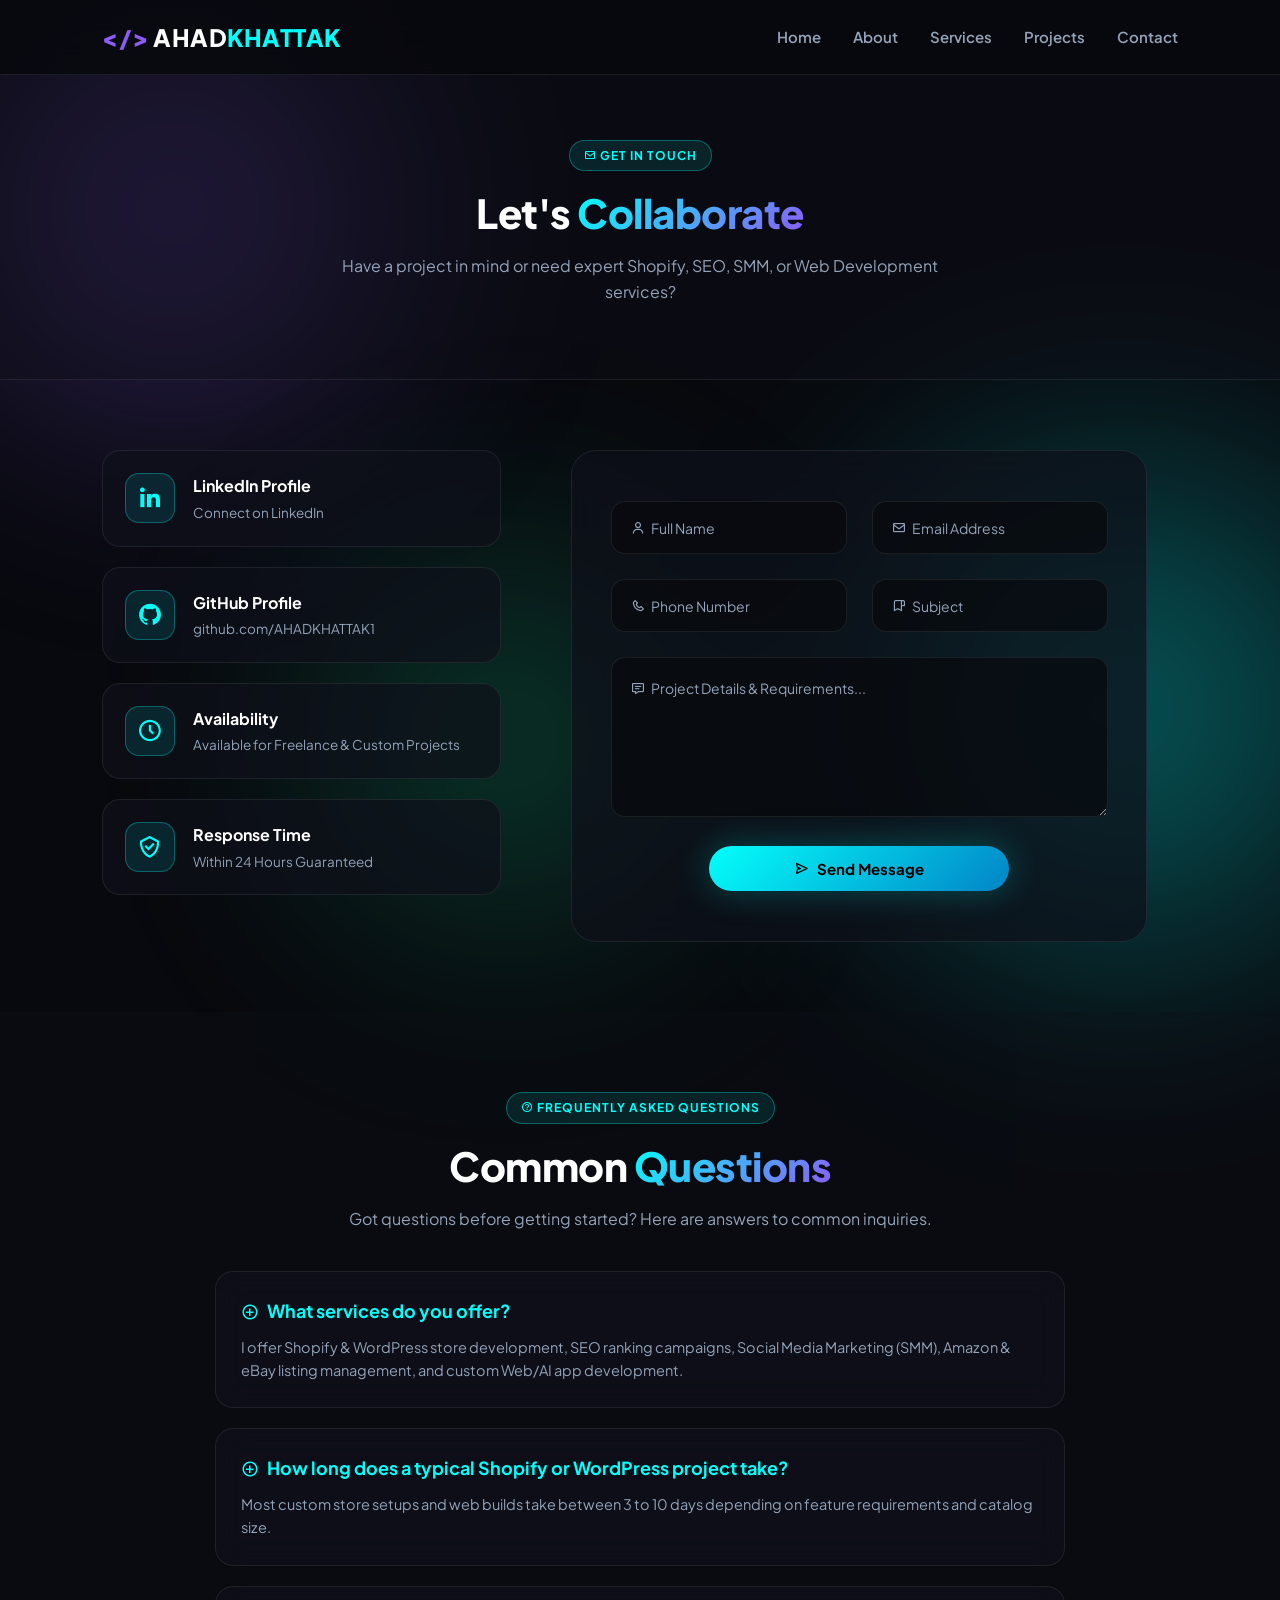
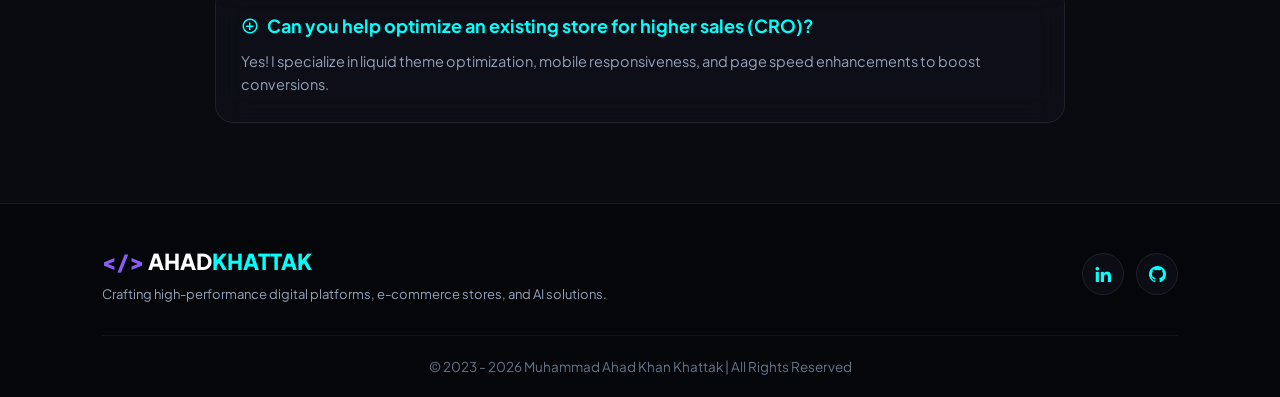
==== contact.html @ 9e3c4fd0 "Convert portfolio into multi-page web app with Home, About, Services, Projects, and Contact pages" ====
<!DOCTYPE html>
<html lang="en">
<head>
    <meta charset="UTF-8">
    <meta name="viewport" content="width=device-width, initial-scale=1.0">
    <meta name="description" content="Contact Muhammad Ahad Khan Khattak for Shopify, WordPress, SEO, SMM & AI Development Consultations">
    <title>Contact Me | MUHAMMAD AHAD KHAN KHATTAK</title>
    <!-- Google Fonts -->
    <link rel="preconnect" href="https://fonts.googleapis.com">
    <link rel="preconnect" href="https://fonts.gstatic.com" crossorigin>
    <link href="https://fonts.googleapis.com/css2?family=Outfit:wght@300;400;500;600;700;800;900&family=Plus+Jakarta+Sans:wght@400;500;600;700;800&display=swap" rel="stylesheet">
    <!-- Boxicons CDN -->
    <link href='https://unpkg.com/boxicons@2.1.4/css/boxicons.min.css' rel='stylesheet'>
    <link rel="stylesheet" href="style.css">
</head>
<body>
    <!-- Background Ambient Glow Orbs -->
    <div class="ambient-orb orb-1"></div>
    <div class="ambient-orb orb-2"></div>
    <div class="ambient-orb orb-3"></div>

    <!-- Header / Navbar -->
    <header class="header">
        <a href="index.html" class="logo">
            <span class="logo-accent">&lt;/&gt;</span> AHAD<span class="logo-highlight">KHATTAK</span>
        </a>
        <i class="bx bx-menu" id="menu-icon"></i>
        <nav class="navbar">
            <a href="index.html">Home</a>
            <a href="about.html">About</a>
            <a href="services.html">Services</a>
            <a href="projects.html">Projects</a>
            <a href="contact.html" class="active">Contact</a>
        </nav>
    </header>

    <!-- Page Header Banner -->
    <section class="page-banner">
        <span class="section-tag center"><i class='bx bx-envelope'></i> GET IN TOUCH</span>
        <h1 class="heading">Let's <span>Collaborate</span></h1>
        <p class="section-subtitle">Have a project in mind or need expert Shopify, SEO, SMM, or Web Development services?</p>
    </section>

    <!-- Contact Section -->
    <section class="contact-page">
        <div class="contact-grid-container">
            <!-- Left Info Cards -->
            <div class="contact-info-wrapper">
                <div class="info-card">
                    <div class="info-icon"><i class='bx bxl-linkedin'></i></div>
                    <div>
                        <h4>LinkedIn Profile</h4>
                        <p><a href="https://www.linkedin.com/in/muhammad-ahad-khan-khattak-358361247" target="_blank">Connect on LinkedIn</a></p>
                    </div>
                </div>

                <div class="info-card">
                    <div class="info-icon"><i class='bx bxl-github'></i></div>
                    <div>
                        <h4>GitHub Profile</h4>
                        <p><a href="https://github.com/AHADKHATTAK1" target="_blank">github.com/AHADKHATTAK1</a></p>
                    </div>
                </div>

                <div class="info-card">
                    <div class="info-icon"><i class='bx bx-time-five'></i></div>
                    <div>
                        <h4>Availability</h4>
                        <p>Available for Freelance & Custom Projects</p>
                    </div>
                </div>

                <div class="info-card">
                    <div class="info-icon"><i class='bx bx-check-shield'></i></div>
                    <div>
                        <h4>Response Time</h4>
                        <p>Within 24 Hours Guaranteed</p>
                    </div>
                </div>
            </div>

            <!-- Right Contact Form -->
            <div class="contact-glass-wrapper">
                <form action="https://api.web3forms.com/submit" method="POST" class="contact-form">
                    <div class="input-grid">
                        <div class="input-group">
                            <input type="text" name="name" id="name" required placeholder=" ">
                            <label for="name"><i class='bx bx-user'></i> Full Name</label>
                        </div>
                        <div class="input-group">
                            <input type="email" name="email" id="email" required placeholder=" ">
                            <label for="email"><i class='bx bx-envelope'></i> Email Address</label>
                        </div>
                    </div>
                    
                    <input type="hidden" name="access_key" value="ec3177b1-3a6c-4d7e-9b32-5d4ea37aeab4">

                    <div class="input-grid">
                        <div class="input-group">
                            <input type="tel" name="phone" id="phone" required placeholder=" ">
                            <label for="phone"><i class='bx bx-phone'></i> Phone Number</label>
                        </div>
                        <div class="input-group">
                            <input type="text" name="subject" id="subject" required placeholder=" ">
                            <label for="subject"><i class='bx bx-bookmark-alt'></i> Subject</label>
                        </div>
                    </div>

                    <div class="input-group textarea-group">
                        <textarea name="message" id="message" required placeholder=" "></textarea>
                        <label for="message"><i class='bx bx-message-detail'></i> Project Details & Requirements...</label>
                    </div>

                    <button type="submit" class="btn btn-glow submit-btn"><i class='bx bx-send'></i> Send Message</button>
                </form>
            </div>
        </div>
    </section>

    <!-- FAQ Accordion Section -->
    <section class="faq-section">
        <span class="section-tag center"><i class='bx bx-help-circle'></i> FREQUENTLY ASKED QUESTIONS</span>
        <h2 class="heading">Common <span>Questions</span></h2>
        <p class="section-subtitle">Got questions before getting started? Here are answers to common inquiries.</p>

        <div class="faq-container">
            <div class="faq-card">
                <h3><i class='bx bx-plus-circle'></i> What services do you offer?</h3>
                <p>I offer Shopify & WordPress store development, SEO ranking campaigns, Social Media Marketing (SMM), Amazon & eBay listing management, and custom Web/AI app development.</p>
            </div>
            <div class="faq-card">
                <h3><i class='bx bx-plus-circle'></i> How long does a typical Shopify or WordPress project take?</h3>
                <p>Most custom store setups and web builds take between 3 to 10 days depending on feature requirements and catalog size.</p>
            </div>
            <div class="faq-card">
                <h3><i class='bx bx-plus-circle'></i> Can you help optimize an existing store for higher sales (CRO)?</h3>
                <p>Yes! I specialize in liquid theme optimization, mobile responsiveness, and page speed enhancements to boost conversions.</p>
            </div>
        </div>
    </section>

    <!-- Footer -->
    <footer class="footer">
        <div class="footer-content">
            <div class="footer-brand">
                <span class="logo-accent">&lt;/&gt;</span> AHAD<span class="logo-highlight">KHATTAK</span>
                <p>Crafting high-performance digital platforms, e-commerce stores, and AI solutions.</p>
            </div>
            <div class="social-footer">
                <a href="https://www.linkedin.com/in/muhammad-ahad-khan-khattak-358361247" target="_blank" title="LinkedIn"><i class='bx bxl-linkedin'></i></a>
                <a href="https://github.com/AHADKHATTAK1" target="_blank" title="GitHub"><i class='bx bxl-github'></i></a>
            </div>
        </div>
        <div class="footer-bottom">
            <p>&copy; 2023 - 2026 Muhammad Ahad Khan Khattak | All Rights Reserved</p>
        </div>
    </footer>

    <script src="script.js"></script>
</body>
</html>
---- style.css ----
/* =========================================================
   ULTRA-ATTRACTIVE 3D GLASSMORPHISM PORTFOLIO SYSTEM
   MUHAMMAD AHAD KHAN KHATTAK (2023 - 2026)
   ========================================================= */

/* Reset & Fonts */
* {
    margin: 0;
    padding: 0;
    box-sizing: border-box;
    text-decoration: none;
    border: none;
    outline: none;
    scroll-behavior: smooth;
    font-family: 'Plus Jakarta Sans', 'Outfit', sans-serif;
}

/* Root Design Variables */
:root {
    --bg-dark: #08090e;
    --bg-card: rgba(15, 17, 26, 0.7);
    --bg-card-hover: rgba(22, 25, 40, 0.85);
    --cyan-glow: #04fffb;
    --purple-glow: #8b5cf6;
    --emerald-glow: #10b981;
    --text-white: #ffffff;
    --text-slate: #94a3b8;
    --text-dim: #64748b;
    --border-glass: rgba(255, 255, 255, 0.08);
    --border-cyan: rgba(4, 255, 251, 0.3);
    --glow-shadow: 0 0 35px rgba(4, 255, 251, 0.25);
    --purple-shadow: 0 0 35px rgba(139, 92, 246, 0.25);
}

/* Base Document */
html {
    font-size: 62.5%;
    overflow-x: hidden;
}

body {
    background-color: var(--bg-dark);
    color: var(--text-white);
    line-height: 1.6;
    position: relative;
    overflow-x: hidden;
}

/* Background Ambient Glow Orbs */
.ambient-orb {
    position: fixed;
    border-radius: 50%;
    filter: blur(120px);
    z-index: -1;
    pointer-events: none;
    opacity: 0.45;
}

.orb-1 {
    top: -10%;
    left: -10%;
    width: 600px;
    height: 600px;
    background: radial-gradient(circle, var(--purple-glow), transparent 70%);
}

.orb-2 {
    top: 40%;
    right: -15%;
    width: 700px;
    height: 700px;
    background: radial-gradient(circle, var(--cyan-glow), transparent 70%);
}

.orb-3 {
    bottom: -10%;
    left: 20%;
    width: 500px;
    height: 500px;
    background: radial-gradient(circle, var(--emerald-glow), transparent 70%);
}

/* Typography & Headings */
.heading {
    font-size: 4rem;
    font-weight: 800;
    text-align: center;
    color: var(--text-white);
    letter-spacing: -0.5px;
}

.heading.text-left {
    text-align: left;
}

.heading span {
    background: linear-gradient(135deg, var(--cyan-glow), var(--purple-glow));
    -webkit-background-clip: text;
    -webkit-text-fill-color: transparent;
}

.section-subtitle {
    font-size: 1.6rem;
    color: var(--text-slate);
    text-align: center;
    max-width: 620px;
    margin: 0.8rem auto 3.5rem auto;
}

.section-tag {
    display: inline-flex;
    align-items: center;
    gap: 0.6rem;
    padding: 0.5rem 1.4rem;
    background: rgba(4, 255, 251, 0.1);
    border: 1px solid var(--border-cyan);
    border-radius: 2rem;
    font-size: 1.2rem;
    color: var(--cyan-glow);
    font-weight: 700;
    letter-spacing: 1px;
    margin-bottom: 1rem;
}

.section-tag.center {
    display: table;
    margin: 0 auto 1rem auto;
}

/* Gradient Text Effect */
.gradient-text {
    background: linear-gradient(135deg, var(--cyan-glow) 0%, var(--purple-glow) 50%, #ec4899 100%);
    -webkit-background-clip: text;
    -webkit-text-fill-color: transparent;
}

/* Button System */
.btn {
    display: inline-flex;
    align-items: center;
    justify-content: center;
    gap: 0.8rem;
    padding: 1.3rem 3rem;
    font-size: 1.5rem;
    font-weight: 700;
    border-radius: 3rem;
    transition: all 0.35s cubic-bezier(0.4, 0, 0.2, 1);
    cursor: pointer;
}

.btn-glow {
    background: linear-gradient(135deg, var(--cyan-glow), #0284c7);
    color: #000;
    box-shadow: var(--glow-shadow);
}

.btn-glow:hover {
    transform: translateY(-4px) scale(1.03);
    box-shadow: 0 0 45px var(--cyan-glow);
    background: linear-gradient(135deg, #38bdf8, var(--cyan-glow));
}

.btn-glass {
    background: rgba(255, 255, 255, 0.05);
    color: var(--text-white);
    border: 1px solid var(--border-cyan);
    backdrop-filter: blur(10px);
}

.btn-glass:hover {
    background: rgba(4, 255, 251, 0.12);
    transform: translateY(-4px);
    box-shadow: var(--glow-shadow);
}

/* Header & Navbar */
.header {
    position: fixed;
    top: 0;
    left: 0;
    width: 100%;
    padding: 1.8rem 8%;
    background: rgba(8, 9, 14, 0.85);
    backdrop-filter: blur(20px);
    display: flex;
    justify-content: space-between;
    align-items: center;
    z-index: 1000;
    border-bottom: 1px solid var(--border-glass);
}

.logo {
    font-size: 2.4rem;
    font-weight: 800;
    color: var(--text-white);
    letter-spacing: 0.5px;
}

.logo-accent {
    color: var(--purple-glow);
}

.logo-highlight {
    color: var(--cyan-glow);
}

.navbar a {
    font-size: 1.5rem;
    color: var(--text-slate);
    margin-left: 3rem;
    font-weight: 600;
    transition: 0.3s ease;
    position: relative;
}

.navbar a:hover,
.navbar a.active {
    color: var(--cyan-glow);
}

.navbar a.active::after {
    content: '';
    position: absolute;
    bottom: -6px;
    left: 0;
    width: 100%;
    height: 2px;
    background: var(--cyan-glow);
    box-shadow: 0 0 10px var(--cyan-glow);
}

#menu-icon {
    font-size: 3.2rem;
    color: var(--cyan-glow);
    display: none;
    cursor: pointer;
}

/* Home / Hero Section */
.home {
    min-height: 100vh;
    display: flex;
    justify-content: space-between;
    align-items: center;
    padding: 13rem 8% 6rem 8%;
    gap: 4rem;
}

.home-content {
    max-width: 660px;
}

.status-pill {
    display: inline-flex;
    align-items: center;
    gap: 0.8rem;
    padding: 0.6rem 1.6rem;
    background: rgba(16, 185, 129, 0.1);
    border: 1px solid rgba(16, 185, 129, 0.3);
    border-radius: 2rem;
    font-size: 1.3rem;
    color: #34d399;
    font-weight: 600;
    margin-bottom: 2rem;
}

.status-dot {
    width: 8px;
    height: 8px;
    border-radius: 50%;
    background: #10b981;
    box-shadow: 0 0 10px #10b981;
    animation: pulseDot 2s infinite;
}

@keyframes pulseDot {
    0%, 100% { opacity: 1; transform: scale(1); }
    50% { opacity: 0.4; transform: scale(1.3); }
}

.hero-title {
    font-size: 4.8rem;
    font-weight: 900;
    line-height: 1.15;
    margin-bottom: 1.2rem;
}

.home-content h3 {
    font-size: 2.4rem;
    font-weight: 600;
    color: var(--text-slate);
    margin-bottom: 1.8rem;
}

.typing-text {
    color: var(--cyan-glow);
    border-right: 2px solid var(--cyan-glow);
    padding-right: 4px;
}

.hero-description {
    font-size: 1.6rem;
    color: var(--text-slate);
    margin-bottom: 3rem;
    line-height: 1.7;
}

.hero-btns {
    display: flex;
    gap: 1.6rem;
    margin-bottom: 3rem;
    flex-wrap: wrap;
}

.social-icons {
    display: flex;
    gap: 1.4rem;
}

.social-icons a {
    display: inline-flex;
    justify-content: center;
    align-items: center;
    width: 4.6rem;
    height: 4.6rem;
    background: var(--bg-card);
    border: 1px solid var(--border-glass);
    font-size: 2.2rem;
    border-radius: 50%;
    color: var(--text-white);
    transition: 0.3s cubic-bezier(0.4, 0, 0.2, 1);
}

.social-icons a:hover {
    color: #000;
    background: var(--cyan-glow);
    box-shadow: var(--glow-shadow);
    transform: translateY(-4px) scale(1.1);
}

/* Avatar Container with Glowing Rings */
.home-img {
    display: flex;
    justify-content: center;
    align-items: center;
}

.avatar-container {
    position: relative;
    width: 330px;
    height: 330px;
    display: flex;
    justify-content: center;
    align-items: center;
}

.avatar-ring-outer {
    position: absolute;
    width: 100%;
    height: 100%;
    border-radius: 50%;
    border: 2px dashed var(--cyan-glow);
    animation: rotateRing 25s linear infinite;
}

.avatar-ring-inner {
    position: absolute;
    width: 90%;
    height: 90%;
    border-radius: 50%;
    border: 2px solid var(--purple-glow);
    box-shadow: var(--purple-shadow);
}

@keyframes rotateRing {
    0% { transform: rotate(0deg); }
    100% { transform: rotate(360deg); }
}

.avatar-img {
    width: 82%;
    height: 82%;
    object-fit: cover;
    border-radius: 50%;
    border: 4px solid var(--bg-dark);
    z-index: 2;
}

/* Floating Badges */
.floating-badge {
    position: absolute;
    display: flex;
    align-items: center;
    gap: 0.6rem;
    padding: 0.7rem 1.4rem;
    background: rgba(15, 17, 26, 0.9);
    border: 1px solid var(--border-cyan);
    border-radius: 2rem;
    font-size: 1.2rem;
    font-weight: 700;
    color: var(--text-white);
    backdrop-filter: blur(10px);
    box-shadow: 0 10px 25px rgba(0,0,0,0.5);
    z-index: 3;
    animation: floatBadge 4s ease-in-out infinite alternate;
}

.floating-badge i {
    color: var(--cyan-glow);
    font-size: 1.8rem;
}

.badge-1 { top: 5%; left: -10%; animation-delay: 0s; }
.badge-2 { bottom: 10%; left: -15%; animation-delay: 1.5s; }
.badge-3 { top: 40%; right: -15%; animation-delay: 3s; }

@keyframes floatBadge {
    0% { transform: translateY(0px); }
    100% { transform: translateY(-12px); }
}

/* Executive Metrics / Stats Section */
.stats {
    padding: 5rem 8%;
    background: rgba(15, 17, 26, 0.4);
    border-top: 1px solid var(--border-glass);
    border-bottom: 1px solid var(--border-glass);
}

.stats-container {
    display: grid;
    grid-template-columns: repeat(auto-fit, minmax(220px, 1fr));
    gap: 2.5rem;
}

.stat-card {
    background: var(--bg-card);
    border: 1px solid var(--border-glass);
    border-radius: 1.8rem;
    padding: 2.5rem;
    display: flex;
    align-items: center;
    gap: 1.8rem;
    transition: 0.35s ease;
}

.stat-card:hover {
    transform: translateY(-6px);
    border-color: var(--border-cyan);
    box-shadow: var(--glow-shadow);
}

.stat-icon {
    display: flex;
    justify-content: center;
    align-items: center;
    width: 5.5rem;
    height: 5.5rem;
    background: rgba(4, 255, 251, 0.1);
    border: 1px solid var(--border-cyan);
    border-radius: 1.4rem;
    font-size: 2.8rem;
    color: var(--cyan-glow);
}

.stat-info h3 {
    font-size: 3rem;
    font-weight: 800;
    color: var(--text-white);
}

.stat-info p {
    font-size: 1.3rem;
    color: var(--text-slate);
}

/* About Me Section */
.about {
    padding: 9rem 8%;
}

.about-glass-wrapper {
    background: var(--bg-card);
    border: 1px solid var(--border-glass);
    border-radius: 2.5rem;
    padding: 5rem;
    display: flex;
    align-items: center;
    gap: 6rem;
    backdrop-filter: blur(20px);
}

.about-img {
    position: relative;
    flex-shrink: 0;
}

.about-img img {
    width: 320px;
    border-radius: 2rem;
    border: 2px solid var(--border-cyan);
    box-shadow: var(--glow-shadow);
}

.experience-ribbon {
    position: absolute;
    bottom: -15px;
    left: 50%;
    transform: translateX(-50%);
    background: linear-gradient(135deg, var(--cyan-glow), var(--purple-glow));
    color: #000;
    padding: 0.8rem 2rem;
    border-radius: 2rem;
    text-align: center;
    font-weight: 800;
    box-shadow: 0 10px 20px rgba(0,0,0,0.4);
    white-space: nowrap;
}

.experience-ribbon span {
    display: block;
    font-size: 1.4rem;
}

.experience-ribbon small {
    font-size: 1.1rem;
    font-weight: 600;
    opacity: 0.9;
}

.about-content {
    flex-grow: 1;
}

.about-intro {
    font-size: 1.6rem;
    color: #cbd5e1;
    margin: 1.5rem 0;
}

.about-content p {
    font-size: 1.5rem;
    color: var(--text-slate);
    margin-bottom: 2rem;
}

.about-key-highlights {
    display: grid;
    grid-template-columns: 1fr 1fr;
    gap: 1.2rem;
    margin-bottom: 3rem;
}

.highlight-item {
    display: flex;
    align-items: center;
    gap: 0.8rem;
    font-size: 1.4rem;
    color: var(--text-white);
}

.highlight-item i {
    color: var(--cyan-glow);
    font-size: 1.8rem;
}

.about-actions {
    display: flex;
    gap: 1.6rem;
    flex-wrap: wrap;
}

/* Services Section */
.services {
    padding: 9rem 8%;
    background: rgba(15, 17, 26, 0.3);
}

.services-container {
    display: grid;
    grid-template-columns: repeat(auto-fit, minmax(320px, 1fr));
    gap: 2.8rem;
}

.service-card {
    background: var(--bg-card);
    border: 1px solid var(--border-glass);
    border-radius: 2rem;
    padding: 3.5rem 2.8rem;
    transition: all 0.35s cubic-bezier(0.4, 0, 0.2, 1);
    display: flex;
    flex-direction: column;
    justify-content: space-between;
}

.service-card:hover {
    transform: translateY(-8px);
    border-color: var(--border-cyan);
    box-shadow: var(--glow-shadow);
    background: var(--bg-card-hover);
}

.service-header {
    display: flex;
    justify-content: space-between;
    align-items: center;
    margin-bottom: 2rem;
}

.service-icon {
    display: flex;
    justify-content: center;
    align-items: center;
    width: 6rem;
    height: 6rem;
    background: rgba(4, 255, 251, 0.1);
    border: 1px solid var(--border-cyan);
    border-radius: 1.6rem;
    font-size: 3rem;
    color: var(--cyan-glow);
    transition: 0.3s ease;
}

.service-card:hover .service-icon {
    background: var(--cyan-glow);
    color: #000;
    box-shadow: var(--glow-shadow);
    transform: scale(1.1);
}

.service-number {
    font-size: 2.4rem;
    font-weight: 800;
    color: var(--text-dim);
}

.service-card h3 {
    font-size: 2.2rem;
    font-weight: 700;
    color: var(--text-white);
    margin-bottom: 1.2rem;
}

.service-card p {
    font-size: 1.45rem;
    color: var(--text-slate);
    margin-bottom: 2.5rem;
    line-height: 1.65;
}

.service-tags {
    display: flex;
    gap: 0.8rem;
    flex-wrap: wrap;
}

.service-tags span {
    padding: 0.4rem 1.2rem;
    background: rgba(139, 92, 246, 0.15);
    border: 1px solid rgba(139, 92, 246, 0.3);
    border-radius: 1rem;
    font-size: 1.2rem;
    color: #c084fc;
    font-weight: 600;
}

/* Skills Tech Stack Section */
.skills {
    padding: 9rem 8%;
}

.skills-wrapper {
    display: grid;
    grid-template-columns: repeat(auto-fit, minmax(300px, 1fr));
    gap: 3rem;
}

.skill-category {
    background: var(--bg-card);
    border: 1px solid var(--border-glass);
    border-radius: 2rem;
    padding: 3rem;
    backdrop-filter: blur(15px);
}

.skill-category h4 {
    font-size: 1.8rem;
    font-weight: 700;
    color: var(--cyan-glow);
    margin-bottom: 2rem;
    display: flex;
    align-items: center;
    gap: 0.8rem;
}

.skill-chips {
    display: flex;
    flex-wrap: wrap;
    gap: 1rem;
}

.chip {
    display: inline-flex;
    align-items: center;
    gap: 0.6rem;
    padding: 0.8rem 1.5rem;
    background: rgba(255, 255, 255, 0.04);
    border: 1px solid var(--border-glass);
    border-radius: 1.2rem;
    font-size: 1.35rem;
    color: var(--text-white);
    transition: 0.3s ease;
}

.chip:hover {
    border-color: var(--cyan-glow);
    background: rgba(4, 255, 251, 0.1);
    transform: translateY(-3px);
}

.chip i {
    color: var(--cyan-glow);
    font-size: 1.7rem;
}

/* Projects Section & Filter Tabs */
.projects {
    padding: 9rem 8%;
    background: rgba(15, 17, 26, 0.3);
}

.project-filters {
    display: flex;
    justify-content: center;
    gap: 1.2rem;
    margin-bottom: 4rem;
    flex-wrap: wrap;
}

.filter-btn {
    padding: 0.9rem 2.2rem;
    font-size: 1.4rem;
    font-weight: 600;
    border-radius: 2rem;
    background: rgba(255, 255, 255, 0.04);
    color: var(--text-slate);
    border: 1px solid var(--border-glass);
    cursor: pointer;
    transition: 0.3s ease;
}

.filter-btn:hover,
.filter-btn.active {
    background: var(--cyan-glow);
    color: #000;
    box-shadow: var(--glow-shadow);
    border-color: var(--cyan-glow);
}

.projects-grid {
    display: grid;
    grid-template-columns: repeat(auto-fit, minmax(320px, 1fr));
    gap: 3rem;
}

.project-card {
    background: var(--bg-card);
    border: 1px solid var(--border-glass);
    border-radius: 2rem;
    padding: 3rem;
    display: flex;
    flex-direction: column;
    justify-content: space-between;
    transition: 0.35s ease;
}

.project-card:hover {
    transform: translateY(-8px);
    border-color: var(--border-cyan);
    box-shadow: var(--glow-shadow);
    background: var(--bg-card-hover);
}

.project-card-header {
    display: flex;
    justify-content: space-between;
    align-items: center;
    margin-bottom: 2rem;
}

.project-badge {
    padding: 0.4rem 1.2rem;
    background: rgba(4, 255, 251, 0.1);
    border: 1px solid var(--border-cyan);
    border-radius: 1.2rem;
    font-size: 1.15rem;
    color: var(--cyan-glow);
    font-weight: 700;
}

.project-icon-top i {
    font-size: 2.6rem;
    color: var(--purple-glow);
}

.project-body h4 {
    font-size: 2.2rem;
    font-weight: 700;
    color: var(--text-white);
    margin-bottom: 0.4rem;
}

.project-subtext {
    font-size: 1.25rem;
    color: var(--purple-glow);
    font-weight: 600;
    display: block;
    margin-bottom: 1.2rem;
}

.project-body p {
    font-size: 1.4rem;
    color: var(--text-slate);
    margin-bottom: 2.5rem;
    line-height: 1.6;
}

.project-footer {
    display: flex;
    gap: 1rem;
}

.btn-project {
    flex: 1;
    display: inline-flex;
    justify-content: center;
    align-items: center;
    gap: 0.6rem;
    padding: 0.9rem 1.4rem;
    font-size: 1.3rem;
    font-weight: 700;
    border-radius: 1.2rem;
    transition: 0.3s ease;
    text-align: center;
}

.btn-project.primary {
    background: var(--cyan-glow);
    color: #000;
}

.btn-project.primary:hover {
    background: #ffffff;
    box-shadow: var(--glow-shadow);
}

.btn-project.secondary {
    background: rgba(255, 255, 255, 0.05);
    color: var(--text-white);
    border: 1px solid var(--border-glass);
}

.btn-project.secondary:hover {
    background: var(--cyan-glow);
    color: #000;
}

.projects-cta {
    text-align: center;
    margin-top: 5rem;
}

/* Client Reviews / Testimonials Section */
.testimonials {
    padding: 9rem 8%;
}

.testimonials-grid {
    display: grid;
    grid-template-columns: repeat(auto-fit, minmax(300px, 1fr));
    gap: 2.8rem;
}

.testimonial-card {
    position: relative;
    background: var(--bg-card);
    border: 1px solid var(--border-glass);
    border-radius: 2rem;
    padding: 3.5rem 3rem 3rem 3rem;
    transition: 0.35s ease;
}

.testimonial-card:hover {
    transform: translateY(-6px);
    border-color: var(--border-cyan);
    box-shadow: var(--glow-shadow);
}

.quote-icon {
    position: absolute;
    top: 2rem;
    right: 2.5rem;
    font-size: 3.5rem;
    color: rgba(4, 255, 251, 0.15);
}

.stars {
    color: #f59e0b;
    font-size: 1.8rem;
    margin-bottom: 1.5rem;
}

.review-text {
    font-size: 1.45rem;
    color: #cbd5e1;
    font-style: italic;
    margin-bottom: 2.5rem;
    line-height: 1.7;
}

.client-profile {
    display: flex;
    align-items: center;
    gap: 1.4rem;
}

.client-avatar {
    width: 4.5rem;
    height: 4.5rem;
    border-radius: 50%;
    background: linear-gradient(135deg, var(--cyan-glow), var(--purple-glow));
    color: #000;
    font-weight: 800;
    font-size: 1.8rem;
    display: flex;
    justify-content: center;
    align-items: center;
}

.client-details h4 {
    font-size: 1.6rem;
    color: var(--text-white);
    font-weight: 700;
}

.client-details span {
    font-size: 1.2rem;
    color: var(--text-slate);
}

/* Contact Section & Form Floating Inputs */
.contact {
    padding: 9rem 8%;
}

.contact-glass-wrapper {
    background: var(--bg-card);
    border: 1px solid var(--border-glass);
    border-radius: 2.5rem;
    padding: 5rem 6%;
    max-width: 900px;
    margin: auto;
    backdrop-filter: blur(20px);
}

.contact-form {
    display: flex;
    flex-direction: column;
    gap: 2.5rem;
}

.input-grid {
    display: grid;
    grid-template-columns: 1fr 1fr;
    gap: 2.5rem;
}

.input-group {
    position: relative;
}

.input-group input,
.input-group textarea {
    width: 100%;
    padding: 1.6rem 2rem;
    font-size: 1.5rem;
    color: var(--text-white);
    background: rgba(8, 9, 14, 0.7);
    border: 1px solid var(--border-glass);
    border-radius: 1.4rem;
    transition: 0.3s ease;
}

.input-group textarea {
    resize: vertical;
    min-height: 160px;
}

.input-group label {
    position: absolute;
    top: 50%;
    left: 2rem;
    transform: translateY(-50%);
    font-size: 1.4rem;
    color: var(--text-slate);
    pointer-events: none;
    transition: 0.3s ease;
    display: flex;
    align-items: center;
    gap: 0.6rem;
}

.textarea-group label {
    top: 2rem;
    transform: none;
}

.input-group input:focus,
.input-group input:not(:placeholder-shown),
.input-group textarea:focus,
.input-group textarea:not(:placeholder-shown) {
    border-color: var(--cyan-glow);
    box-shadow: 0 0 15px rgba(4, 255, 251, 0.2);
}

.input-group input:focus ~ label,
.input-group input:not(:placeholder-shown) ~ label,
.input-group textarea:focus ~ label,
.input-group textarea:not(:placeholder-shown) ~ label {
    top: -10px;
    left: 1.5rem;
    font-size: 1.1rem;
    color: var(--cyan-glow);
    background: var(--bg-dark);
    padding: 0 0.6rem;
    border-radius: 0.5rem;
}

.submit-btn {
    align-self: center;
    width: 100%;
    max-width: 300px;
}

/* Footer Section */
.footer {
    padding: 4rem 8% 2rem 8%;
    background: #050609;
    border-top: 1px solid var(--border-glass);
}

.footer-content {
    display: flex;
    justify-content: space-between;
    align-items: center;
    margin-bottom: 3rem;
    flex-wrap: wrap;
    gap: 2rem;
}

.footer-brand {
    font-size: 2.2rem;
    font-weight: 800;
}

.footer-brand p {
    font-size: 1.3rem;
    color: var(--text-slate);
    margin-top: 0.5rem;
    font-weight: 400;
}

.social-footer {
    display: flex;
    gap: 1.2rem;
}

.social-footer a {
    display: flex;
    justify-content: center;
    align-items: center;
    width: 4.2rem;
    height: 4.2rem;
    background: var(--bg-card);
    border: 1px solid var(--border-glass);
    font-size: 2rem;
    color: var(--cyan-glow);
    border-radius: 50%;
    transition: 0.3s ease;
}

.social-footer a:hover {
    background: var(--cyan-glow);
    color: #000;
    box-shadow: var(--glow-shadow);
    transform: translateY(-4px);
}

.footer-bottom {
    text-align: center;
    padding-top: 2rem;
    border-top: 1px solid rgba(255, 255, 255, 0.05);
}

.footer-bottom p {
    font-size: 1.35rem;
    color: var(--text-dim);
}

/* Multi-Page Specific Styles */
.page-banner {
    padding: 14rem 8% 4rem 8%;
    text-align: center;
    background: rgba(15, 17, 26, 0.4);
    border-bottom: 1px solid var(--border-glass);
}

.about-page, .services-page, .projects-page, .contact-page {
    padding: 7rem 8%;
}

.services-preview, .projects-preview {
    padding: 8rem 8%;
}

.cta-center {
    text-align: center;
    margin-top: 4rem;
}

.service-link {
    display: inline-flex;
    align-items: center;
    gap: 0.6rem;
    font-size: 1.4rem;
    font-weight: 700;
    color: var(--cyan-glow);
    margin-top: 1.5rem;
    transition: 0.3s ease;
}

.service-link:hover {
    color: #ffffff;
    transform: translateX(5px);
}

.cta-banner {
    margin-top: 6rem;
    background: linear-gradient(135deg, rgba(4, 255, 251, 0.15), rgba(139, 92, 246, 0.15));
    border: 1px solid var(--border-cyan);
    border-radius: 2.5rem;
    padding: 4rem 5%;
    display: flex;
    justify-content: space-between;
    align-items: center;
    gap: 3rem;
    flex-wrap: wrap;
    backdrop-filter: blur(20px);
}

.cta-content h2 {
    font-size: 2.8rem;
    font-weight: 800;
    margin-bottom: 0.8rem;
}

.cta-content p {
    font-size: 1.5rem;
    color: var(--text-slate);
}

/* Timeline & Milestones */
.milestones {
    padding: 8rem 8%;
    background: rgba(15, 17, 26, 0.3);
}

.timeline-container {
    max-width: 800px;
    margin: 4rem auto 0 auto;
    position: relative;
    padding-left: 3rem;
    border-left: 2px solid var(--border-cyan);
}

.timeline-item {
    position: relative;
    margin-bottom: 4rem;
}

.timeline-item:last-child {
    margin-bottom: 0;
}

.timeline-dot {
    position: absolute;
    left: -3.7rem;
    top: 0;
    width: 1.6rem;
    height: 1.6rem;
    border-radius: 50%;
    background: var(--cyan-glow);
    box-shadow: var(--glow-shadow);
}

.timeline-content {
    background: var(--bg-card);
    border: 1px solid var(--border-glass);
    border-radius: 1.8rem;
    padding: 2.5rem;
    backdrop-filter: blur(15px);
}

.timeline-date {
    display: inline-block;
    padding: 0.3rem 1rem;
    background: rgba(139, 92, 246, 0.2);
    border-radius: 1rem;
    font-size: 1.2rem;
    font-weight: 700;
    color: var(--purple-glow);
    margin-bottom: 1rem;
}

.timeline-content h3 {
    font-size: 2rem;
    font-weight: 700;
    margin-bottom: 0.8rem;
}

.timeline-content p {
    font-size: 1.4rem;
    color: var(--text-slate);
}

/* Contact Grid & Info Cards */
.contact-grid-container {
    display: grid;
    grid-template-columns: 1fr 1.6fr;
    gap: 4rem;
    max-width: 1100px;
    margin: auto;
}

.contact-info-wrapper {
    display: flex;
    flex-direction: column;
    gap: 2rem;
}

.info-card {
    background: var(--bg-card);
    border: 1px solid var(--border-glass);
    border-radius: 1.8rem;
    padding: 2.2rem;
    display: flex;
    align-items: center;
    gap: 1.8rem;
    transition: 0.3s ease;
}

.info-card:hover {
    border-color: var(--border-cyan);
    transform: translateY(-4px);
    box-shadow: var(--glow-shadow);
}

.info-icon {
    display: flex;
    justify-content: center;
    align-items: center;
    width: 5rem;
    height: 5rem;
    background: rgba(4, 255, 251, 0.1);
    border: 1px solid var(--border-cyan);
    border-radius: 1.4rem;
    font-size: 2.6rem;
    color: var(--cyan-glow);
}

.info-card h4 {
    font-size: 1.6rem;
    font-weight: 700;
    margin-bottom: 0.3rem;
}

.info-card p, .info-card a {
    font-size: 1.35rem;
    color: var(--text-slate);
}

.info-card a:hover {
    color: var(--cyan-glow);
}

/* FAQ Accordion */
.faq-section {
    padding: 8rem 8%;
    background: rgba(15, 17, 26, 0.3);
}

.faq-container {
    max-width: 850px;
    margin: 4rem auto 0 auto;
    display: flex;
    flex-direction: column;
    gap: 2rem;
}

.faq-card {
    background: var(--bg-card);
    border: 1px solid var(--border-glass);
    border-radius: 1.8rem;
    padding: 2.5rem;
    backdrop-filter: blur(15px);
    transition: 0.3s ease;
}

.faq-card:hover {
    border-color: var(--border-cyan);
}

.faq-card h3 {
    font-size: 1.8rem;
    font-weight: 700;
    color: var(--cyan-glow);
    margin-bottom: 1rem;
    display: flex;
    align-items: center;
    gap: 0.8rem;
}

.faq-card p {
    font-size: 1.45rem;
    color: var(--text-slate);
    line-height: 1.6;
}

/* Responsive Styles */
.scroll-to-top {
    position: fixed;
    bottom: 30px;
    right: 30px;
    width: 48px;
    height: 48px;
    border-radius: 50%;
    background: var(--cyan-glow);
    color: #000;
    font-size: 2.2rem;
    border: none;
    cursor: pointer;
    display: none;
    z-index: 1000;
    box-shadow: var(--glow-shadow);
    transition: 0.3s ease;
}

.scroll-to-top:hover {
    transform: translateY(-5px) scale(1.1);
    background: #ffffff;
}

/* Responsive Styles */
@media (max-width: 1024px) {
    html { font-size: 55%; }
    .about-glass-wrapper {
        flex-direction: column;
        text-align: center;
        padding: 4rem 3rem;
    }
    .about-key-highlights {
        grid-template-columns: 1fr;
        justify-items: center;
    }
    .about-actions {
        justify-content: center;
    }
    .heading.text-left {
        text-align: center;
    }
}

@media (max-width: 768px) {
    #menu-icon { display: block; }
    .navbar {
        position: absolute;
        top: 100%;
        left: 0;
        width: 100%;
        padding: 2rem 5%;
        background: rgba(8, 9, 14, 0.96);
        backdrop-filter: blur(20px);
        display: none;
        flex-direction: column;
        border-bottom: 1px solid var(--border-glass);
    }
    .navbar.active { display: flex; }
    .navbar a {
        margin: 1.4rem 0;
        font-size: 1.8rem;
    }
    .home {
        flex-direction: column-reverse;
        text-align: center;
        padding-top: 10rem;
    }
    .hero-btns, .social-icons {
        justify-content: center;
    }
    .input-grid {
        grid-template-columns: 1fr;
    }
    .footer-content {
        flex-direction: column;
        text-align: center;
    }
}
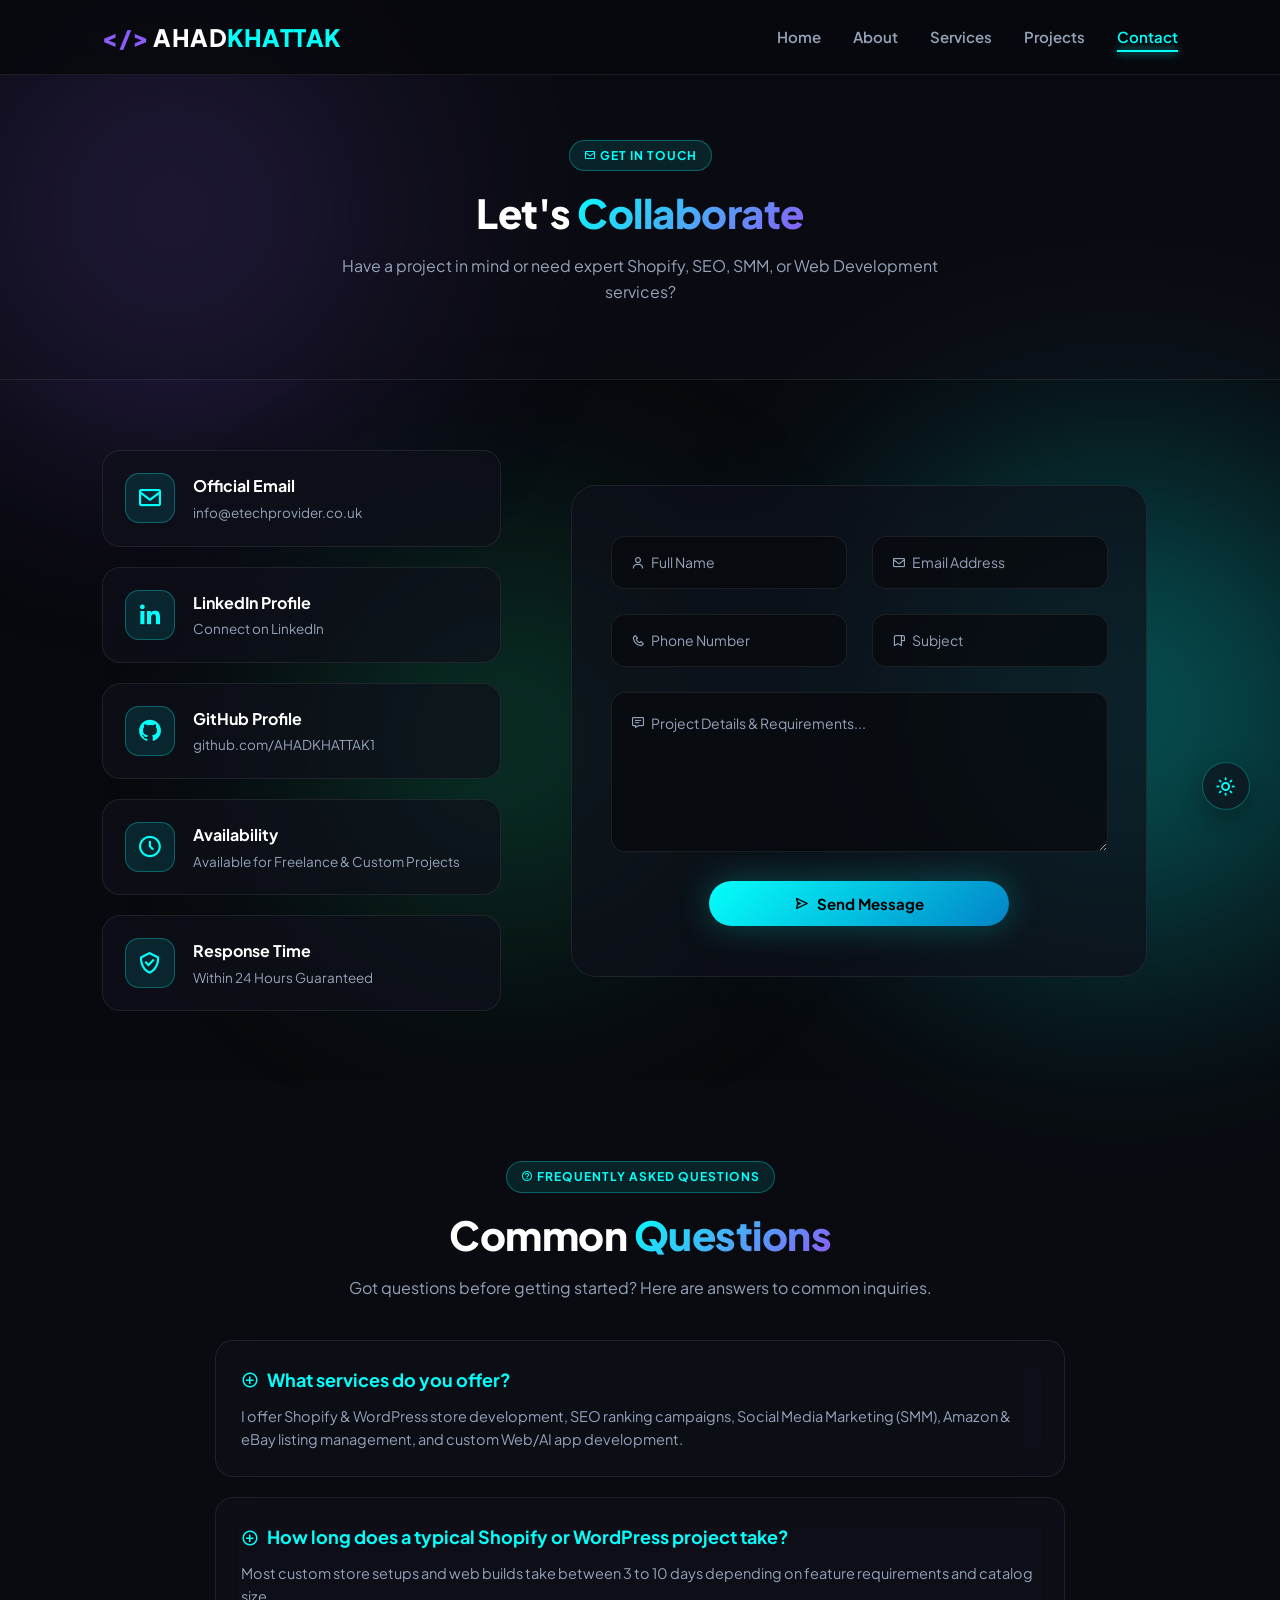
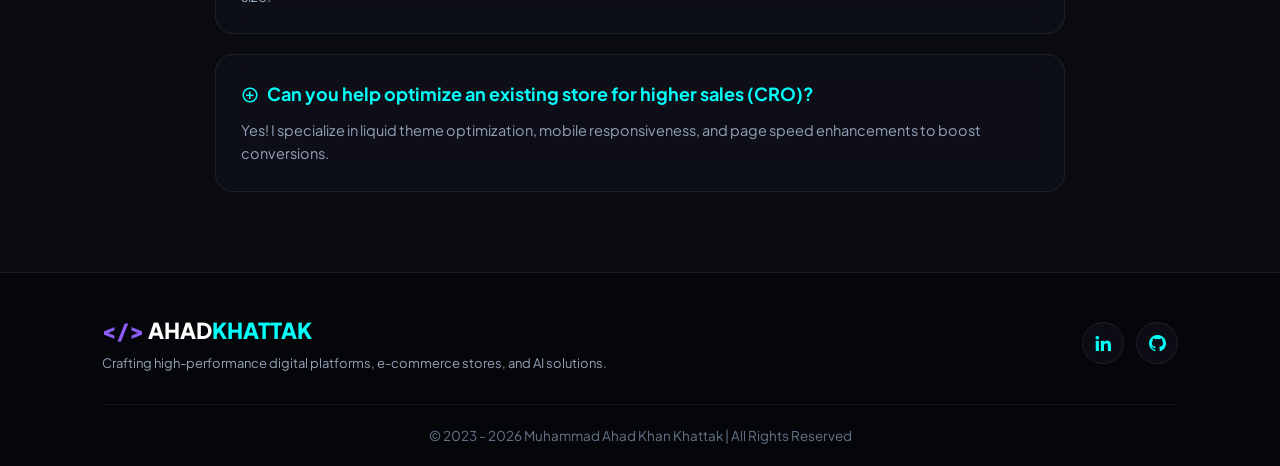
==== commit fabe1d1d: "Update official recipient email to info@etechprovider.co.uk across website and PHP script" ====
--- a/contact.html
+++ b/contact.html
@@ -46,6 +46,14 @@
         <div class="contact-grid-container">
             <!-- Left Info Cards -->
             <div class="contact-info-wrapper">
+                <div class="info-card">
+                    <div class="info-icon"><i class='bx bx-envelope'></i></div>
+                    <div>
+                        <h4>Official Email</h4>
+                        <p><a href="mailto:info@etechprovider.co.uk">info@etechprovider.co.uk</a></p>
+                    </div>
+                </div>
+
                 <div class="info-card">
                     <div class="info-icon"><i class='bx bxl-linkedin'></i></div>
                     <div>
--- a/style.css
+++ b/style.css
@@ -32,6 +32,49 @@
     --purple-shadow: 0 0 35px rgba(139, 92, 246, 0.25);
 }
 
+/* Light Mode Overrides */
+body.light-mode {
+    --bg-dark: #f8fafc;
+    --bg-card: rgba(255, 255, 255, 0.85);
+    --bg-card-hover: rgba(241, 245, 249, 0.95);
+    --text-white: #0f172a;
+    --text-slate: #475569;
+    --text-dim: #94a3b8;
+    --border-glass: rgba(0, 0, 0, 0.08);
+    --border-cyan: rgba(2, 132, 199, 0.4);
+    --cyan-glow: #0284c7;
+    --purple-glow: #7c3aed;
+    --glow-shadow: 0 10px 30px rgba(2, 132, 199, 0.15);
+}
+
+/* Floating Theme Toggle Button */
+.theme-toggle-btn {
+    position: fixed;
+    bottom: 90px;
+    right: 30px;
+    width: 48px;
+    height: 48px;
+    border-radius: 50%;
+    background: var(--bg-card);
+    border: 1px solid var(--border-cyan);
+    color: var(--cyan-glow);
+    font-size: 2.2rem;
+    cursor: pointer;
+    z-index: 1000;
+    backdrop-filter: blur(15px);
+    box-shadow: 0 10px 25px rgba(0,0,0,0.3);
+    transition: all 0.3s ease;
+    display: flex;
+    justify-content: center;
+    align-items: center;
+}
+
+.theme-toggle-btn:hover {
+    transform: scale(1.15) rotate(15deg);
+    background: var(--cyan-glow);
+    color: #000;
+}
+
 /* Base Document */
 html {
     font-size: 62.5%;
@@ -727,6 +770,38 @@
 .projects {
     padding: 9rem 8%;
     background: rgba(15, 17, 26, 0.3);
+}
+
+.search-bar-wrapper {
+    position: relative;
+    max-width: 600px;
+    margin: 0 auto 3rem auto;
+}
+
+.search-bar-wrapper i {
+    position: absolute;
+    top: 50%;
+    left: 2rem;
+    transform: translateY(-50%);
+    font-size: 2rem;
+    color: var(--cyan-glow);
+}
+
+.search-bar-wrapper input {
+    width: 100%;
+    padding: 1.4rem 2rem 1.4rem 5rem;
+    font-size: 1.45rem;
+    color: var(--text-white);
+    background: var(--bg-card);
+    border: 1px solid var(--border-glass);
+    border-radius: 3rem;
+    backdrop-filter: blur(15px);
+    transition: 0.3s ease;
+}
+
+.search-bar-wrapper input:focus {
+    border-color: var(--cyan-glow);
+    box-shadow: var(--glow-shadow);
 }
 
 .project-filters {
@@ -1360,17 +1435,21 @@
     background: #ffffff;
 }
 
-/* Responsive Styles */
+/* Comprehensive Mobile & Responsive Media Queries */
 @media (max-width: 1024px) {
     html { font-size: 55%; }
+    .header { padding: 1.8rem 5%; }
+    .home, .about, .services, .skills, .projects, .testimonials, .contact, .page-banner, .about-page, .services-page, .projects-page, .contact-page, .milestones, .faq-section {
+        padding-left: 5%;
+        padding-right: 5%;
+    }
     .about-glass-wrapper {
         flex-direction: column;
         text-align: center;
-        padding: 4rem 3rem;
+        padding: 4rem 2.5rem;
     }
     .about-key-highlights {
-        grid-template-columns: 1fr;
-        justify-items: center;
+        grid-template-columns: 1fr 1fr;
     }
     .about-actions {
         justify-content: center;
@@ -1378,40 +1457,138 @@
     .heading.text-left {
         text-align: center;
     }
+    .contact-grid-container {
+        grid-template-columns: 1fr;
+        gap: 3rem;
+    }
 }
 
 @media (max-width: 768px) {
-    #menu-icon { display: block; }
+    #menu-icon { 
+        display: block; 
+    }
+    .header {
+        padding: 1.5rem 5%;
+    }
     .navbar {
         position: absolute;
         top: 100%;
         left: 0;
         width: 100%;
-        padding: 2rem 5%;
-        background: rgba(8, 9, 14, 0.96);
-        backdrop-filter: blur(20px);
+        padding: 2rem 6%;
+        background: rgba(8, 9, 14, 0.97);
+        backdrop-filter: blur(25px);
         display: none;
         flex-direction: column;
-        border-bottom: 1px solid var(--border-glass);
-    }
-    .navbar.active { display: flex; }
+        border-bottom: 1px solid var(--border-cyan);
+        box-shadow: 0 15px 30px rgba(0,0,0,0.5);
+    }
+    .navbar.active { 
+        display: flex; 
+        animation: fadeInDown 0.3s ease forwards;
+    }
     .navbar a {
-        margin: 1.4rem 0;
+        margin: 1.2rem 0;
         font-size: 1.8rem;
+        text-align: center;
+    }
+    .navbar a.active::after {
+        display: none;
     }
     .home {
         flex-direction: column-reverse;
         text-align: center;
-        padding-top: 10rem;
+        padding-top: 11rem;
+        padding-bottom: 5rem;
+        gap: 3rem;
+    }
+    .hero-title {
+        font-size: 3.4rem;
+    }
+    .home-content h3 {
+        font-size: 2rem;
     }
     .hero-btns, .social-icons {
         justify-content: center;
     }
+    .avatar-container {
+        width: 250px;
+        height: 250px;
+    }
+    .floating-badge {
+        font-size: 1.05rem;
+        padding: 0.5rem 1rem;
+    }
+    .badge-1 { top: -5%; left: -5%; }
+    .badge-2 { bottom: 0%; left: -8%; }
+    .badge-3 { top: 35%; right: -8%; }
+    .about-key-highlights {
+        grid-template-columns: 1fr;
+        text-align: left;
+    }
     .input-grid {
         grid-template-columns: 1fr;
+        gap: 2rem;
+    }
+    .cta-banner {
+        flex-direction: column;
+        text-align: center;
+        padding: 3rem 2rem;
     }
     .footer-content {
         flex-direction: column;
         text-align: center;
-    }
-}
+        gap: 2rem;
+    }
+    .theme-toggle-btn {
+        bottom: 80px;
+        right: 20px;
+        width: 44px;
+        height: 44px;
+        font-size: 2rem;
+    }
+    .scroll-to-top {
+        bottom: 20px;
+        right: 20px;
+        width: 44px;
+        height: 44px;
+        font-size: 2rem;
+    }
+}
+
+@media (max-width: 480px) {
+    html { font-size: 50%; }
+    .hero-title {
+        font-size: 2.8rem;
+    }
+    .heading {
+        font-size: 3.2rem;
+    }
+    .avatar-container {
+        width: 210px;
+        height: 210px;
+    }
+    .badge-1, .badge-2, .badge-3 {
+        display: none; /* Hide floating badges on extra small screens for clean viewport */
+    }
+    .btn {
+        width: 100%;
+        padding: 1.2rem 2rem;
+    }
+    .hero-btns {
+        flex-direction: column;
+        width: 100%;
+    }
+    .filter-btn {
+        padding: 0.7rem 1.4rem;
+        font-size: 1.2rem;
+    }
+    .projects-grid, .services-container, .stats-container, .testimonials-grid {
+        grid-template-columns: 1fr;
+    }
+}
+
+@keyframes fadeInDown {
+    from { opacity: 0; transform: translateY(-15px); }
+    to { opacity: 1; transform: translateY(0); }
+}
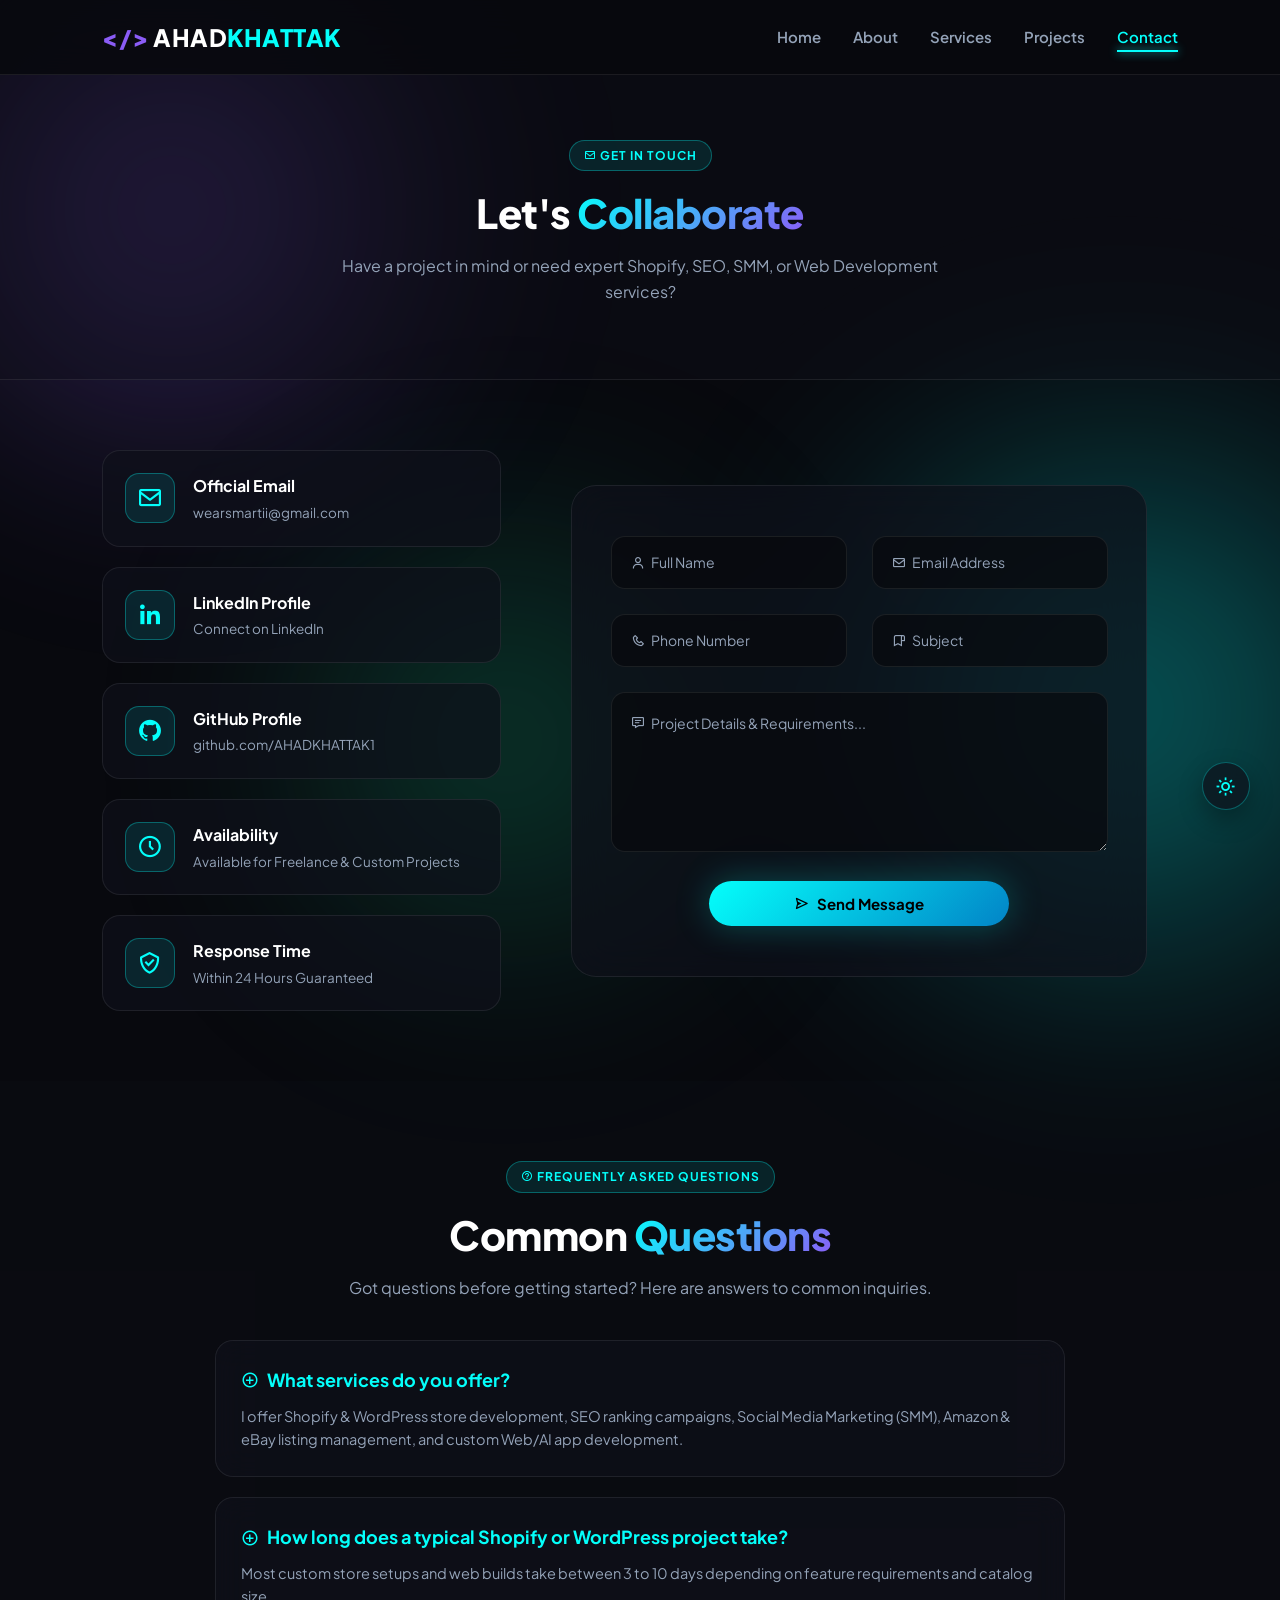
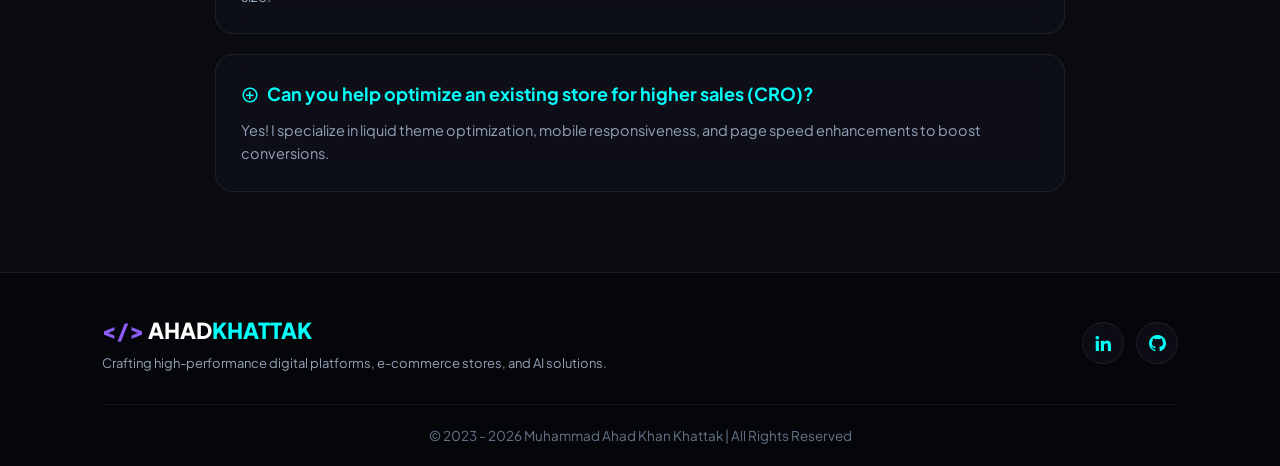
==== commit 066cf830: "Set email back to wearsmartii@gmail.com and update company info" ====
--- a/contact.html
+++ b/contact.html
@@ -50,7 +50,7 @@
                     <div class="info-icon"><i class='bx bx-envelope'></i></div>
                     <div>
                         <h4>Official Email</h4>
-                        <p><a href="mailto:info@etechprovider.co.uk">info@etechprovider.co.uk</a></p>
+                        <p><a href="mailto:wearsmartii@gmail.com">wearsmartii@gmail.com</a></p>
                     </div>
                 </div>
 
